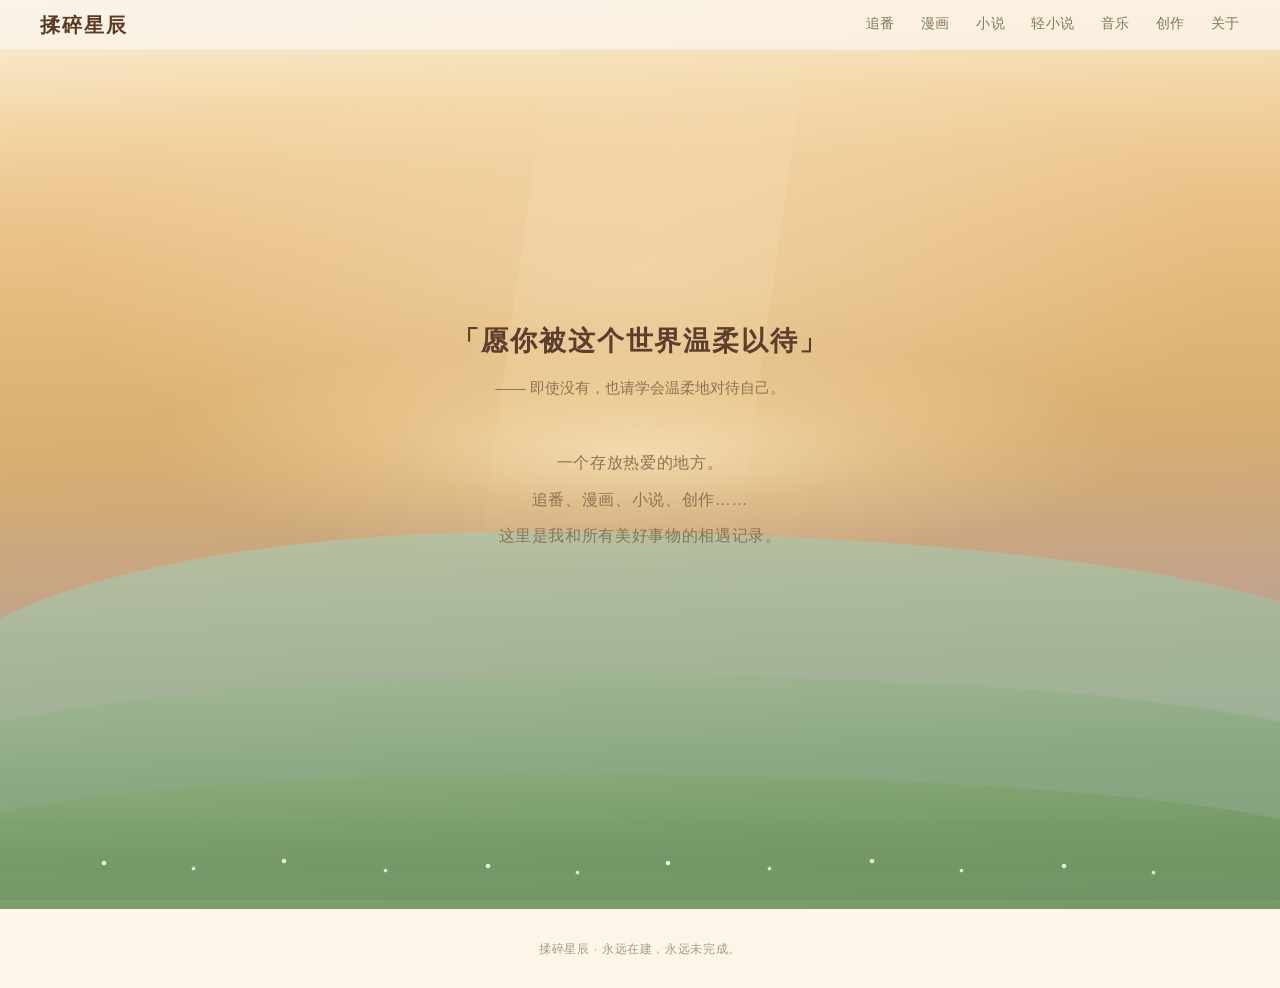
==== index.html @ 576a690a "新增音乐分区 + 全站导航添加音乐链接" ====
<!DOCTYPE html>
<html lang="zh-CN">
<head>
<meta charset="UTF-8">
<meta name="viewport" content="width=device-width,initial-scale=1.0">
<title>揉碎星辰 · 个人花园</title>
<link rel="stylesheet" href="style.css">
</head>
<body>

<!-- 花田背景 -->
<div class="field-sky"></div>
<div class="field-hills">
  <div class="field-hill field-hill--far"></div>
  <div class="field-hill field-hill--mid"></div>
  <div class="field-hill field-hill--near"></div>
</div>
<div class="field-flowers" aria-hidden="true">
  <!-- 散布在近丘上的白色小花 -->
  <span class="field-flower" style="left:8%;bottom:16%;animation-delay:0s;"></span>
  <span class="field-flower" style="left:15%;bottom:14%;animation-delay:0.8s;"></span>
  <span class="field-flower" style="left:22%;bottom:17%;animation-delay:1.5s;"></span>
  <span class="field-flower" style="left:30%;bottom:13%;animation-delay:0.3s;"></span>
  <span class="field-flower" style="left:38%;bottom:15%;animation-delay:1.1s;"></span>
  <span class="field-flower" style="left:45%;bottom:12%;animation-delay:0.6s;"></span>
  <span class="field-flower" style="left:52%;bottom:16%;animation-delay:1.9s;"></span>
  <span class="field-flower" style="left:60%;bottom:14%;animation-delay:0.4s;"></span>
  <span class="field-flower" style="left:68%;bottom:17%;animation-delay:1.3s;"></span>
  <span class="field-flower" style="left:75%;bottom:13%;animation-delay:0.9s;"></span>
  <span class="field-flower" style="left:83%;bottom:15%;animation-delay:1.7s;"></span>
  <span class="field-flower" style="left:90%;bottom:12%;animation-delay:0.2s;"></span>
</div>

<!-- 导航栏 -->
<nav class="nav">
  <span class="nav-brand"><a href="index.html">揉碎星辰</a></span>
  <div class="nav-links">
    <a href="anime/">追番</a>
    <a href="manga/">漫画</a>
    <a href="novel/">小说</a>
    <a href="lightnovel/">轻小说</a>
    <a href="music/">音乐</a>
    <a href="create/">创作</a>
    <a href="about/">关于</a>
  </div>
</nav>

<!-- 主页大屏 -->
<section class="hero">
  <div class="hero-quote">
    <p class="hero-line">「愿你被这个世界温柔以待」</p>
    <p class="hero-line--sub">—— 即使没有，也请学会温柔地对待自己。</p>
  </div>
  <div class="hero-intro">
    <p>一个存放热爱的地方。</p>
    <p>追番、漫画、小说、创作……</p>
    <p>这里是我和所有美好事物的相遇记录。</p>
  </div>
</section>

<footer class="footer">
  <p>揉碎星辰 · 永远在建，永远未完成。</p>
</footer>

</body>
</html>
---- style.css ----
/* =============================================
   揉碎星辰 · 个人花园
   视觉：CLANNAD AS 夕阳花田 — 写实向
   ============================================= */

:root {
  --gold:    #C8956C;
  --brown:   #5B3E2E;
  --text:    #4A3728;
  --soft:    #8B7355;
  --faint:   #A89880;
  --card:    rgba(255,252,246,0.76);
  --border:  rgba(180,155,125,0.22);
  --accent:  #C07830;
  --radius:  5px;
  --gutter:  40px;
}

* { margin:0; padding:0; box-sizing:border-box; }
html { scroll-behavior:smooth; }

body {
  font-family: "PingFang SC","Microsoft YaHei","Hiragino Sans GB",sans-serif;
  color: var(--text);
  background: #FCF5E8;
  min-height: 100vh;
  overflow-x: hidden;
  line-height: 1.6;
  -webkit-font-smoothing: antialiased;
}

/* ═══════════════ 天空 — 黄昏写实渐变 ═══════════════ */
.field-sky {
  position: fixed; top:0; left:0; width:100%; height:100vh; z-index:0;
  background:
    /* 太阳光晕 — 在地平线上方 */
    radial-gradient(ellipse 55% 18% at 50% 50%, rgba(255,238,200,0.65) 0%, rgba(255,228,175,0.3) 35%, transparent 70%),
    /* 上层暖光漫射 */
    radial-gradient(ellipse 70% 40% at 50% 30%, rgba(255,240,215,0.35) 0%, transparent 65%),
    /* 主渐变 */
    linear-gradient(178deg,
      #FCF3E4  0%,
      #F8E5C4  6%,
      #F3D6A6 13%,
      #EEC994 20%,
      #E8BF85 28%,
      #E2B87A 36%,
      #DCB274 44%,
      #D6AD72 50%,
      #CFA97A 56%,
      #C8A684 62%,
      #C0A38E 68%,
      #B9A396 74%,
      #B1A69A 80%,
      #AAABA0 86%,
      #A3B2A5 92%,
      #9EBAA8 100%
    );
  pointer-events: none;
}

/* 光柱 — 从云层缝隙穿过的丁达尔光线 */
.field-sky::after {
  content: '';
  position: fixed;
  top: 8%; left: 40%; width: 20%; height: 55%;
  background: linear-gradient(172deg,
    transparent 0%,
    rgba(255,242,215,0.12) 25%,
    rgba(255,238,200,0.15) 50%,
    rgba(255,232,185,0.08) 75%,
    transparent 100%
  );
  transform: skewX(-8deg);
  pointer-events: none;
  z-index: 0;
}

/* ═══════════════ 远山层 ═══════════════ */
.field-hills {
  position: fixed; bottom:0; left:0; width:100%; height:60vh; z-index:1;
  pointer-events: none;
}

.field-hill {
  position: absolute; bottom:0;
}

/* 最远 — 淡蓝绿，大气透视 */
.field-hill--far {
  left:-5%; width:112%; height:32vh;
  background: linear-gradient(178deg, #B2C6A8 0%, #A8BEA0 25%, #9EB698 50%, #94AE90 100%);
  border-radius: 42% 58% 0 0 / 55% 45% 0 0;
  bottom: 9vh;
  opacity: 0.82;
}

/* 中山 — 过渡色 */
.field-hill--mid {
  left:-8%; width:118%; height:22vh;
  background: linear-gradient(178deg, #A0B892 0%, #94B088 25%, #88A67E 50%, #7C9C74 100%);
  border-radius: 48% 52% 0 0 / 48% 52% 0 0;
  bottom: 3vh;
  opacity: 0.87;
}

/* 近丘 — 饱和度最高 */
.field-hill--near {
  left:-3%; width:108%; height:15vh;
  background: linear-gradient(178deg, #8CAD7A 0%, #80A370 25%, #749966 50%, #688F5C 100%);
  border-radius: 44% 56% 0 0 / 44% 56% 0 0;
  bottom: -1vh;
  opacity: 0.90;
}

/* ═══════════════ 花 — 散布在近丘上的野花 ═══════════════ */
.field-flowers {
  position: fixed; bottom:0; left:0; width:100%; height:24vh; z-index:2;
  pointer-events: none;
}

.field-flower {
  position: absolute;
  width: 4px; height: 4px;
  background: #FFFEF6;
  border-radius: 50%;
  box-shadow: 0 0 2px rgba(255,252,240,0.5);
  animation: fGlow 5s ease-in-out infinite;
}
.field-flower:nth-child(even) {
  width: 3px; height: 3px;
  box-shadow: 0 0 3px rgba(255,250,235,0.6);
}
.field-flower:nth-child(3n) {
  background: #FFF9E8;
}
@keyframes fGlow {
  0%,100% { opacity:0.18; transform:scale(1); }
  50%     { opacity:0.42; transform:scale(1.35); }
}

/* ═══════════════ 导航栏 ═══════════════ */
.nav {
  position: sticky; top:0; z-index:100;
  display:flex; align-items:center; justify-content:space-between;
  padding:0 var(--gutter); height:50px;
  background: rgba(250,243,232,0.82);
  backdrop-filter: blur(20px);
  -webkit-backdrop-filter: blur(20px);
  border-bottom: 1px solid rgba(200,180,150,0.15);
}

.nav-brand a {
  font-size: 1.25rem;
  font-weight: 800;
  letter-spacing: 0.1em;
  color: #5B3A24;
  text-decoration: none;
  transition: color 0.3s;
}
.nav-brand a:hover {
  color: #8B5A3C;
}

.nav-links { display:flex; gap:26px; }
.nav-links a {
  font-size:0.85rem; color:var(--soft); text-decoration:none;
  letter-spacing:0.04em;
  padding:4px 0;
  border-bottom:2px solid transparent;
  transition: color 0.2s, border-color 0.2s;
}
.nav-links a:hover { color:var(--accent); border-bottom-color:var(--accent); }

/* ═══════════════ 主页 Hero ═══════════════ */
.hero {
  position:relative; z-index:10;
  display:flex; flex-direction:column; align-items:center; justify-content:center;
  min-height:calc(100vh - 50px);
  padding:0 var(--gutter) 80px;
  text-align:center;
}

.hero-quote { margin-bottom:44px; }
.hero-line {
  font-size:1.7rem; font-weight:600; color:var(--brown);
  letter-spacing:0.07em; line-height:1.9;
}
.hero-line--sub {
  font-size:0.95rem; font-weight:400; color:var(--soft);
  margin-top:10px;
}

.hero-intro { margin-bottom:0; }
.hero-intro p {
  font-size:1rem; color:var(--soft);
  line-height:2.3; letter-spacing:0.04em;
}

/* ═══════════════ 子页面通用 ═══════════════ */
.subpage {
  position:relative; z-index:10;
  max-width:1000px;
  margin:0 auto;
  padding:0 var(--gutter) 60px;
}

.subpage-header {
  padding:50px 0 10px;
  border-bottom:1px solid var(--border);
  margin-bottom:24px;
}
.subpage-title {
  font-size:1.3rem; font-weight:700; color:var(--brown);
  letter-spacing:0.05em;
}
.subpage-desc {
  font-size:0.88rem; color:var(--soft); margin-top:6px;
}

/* ═══════════════ 卡片 ═══════════════ */
.card-grid {
  display:grid;
  grid-template-columns: repeat(3, 1fr);
  gap:12px;
}

.entry-card {
  display:flex; gap:12px; align-items:center;
  padding:12px 14px; border-radius:var(--radius);
  background: var(--card);
  border:1px solid var(--border);
  transition:background 0.25s, box-shadow 0.25s;
}
.entry-card:hover {
  background:rgba(255,248,236,0.86);
  box-shadow:0 1px 10px rgba(120,90,60,0.06);
}

.entry-cover {
  width:44px; height:58px; border-radius:3px; flex-shrink:0;
  display:flex; align-items:center; justify-content:center; font-size:1.3rem;
  background:linear-gradient(140deg, #F3E5D0, #E8D5B8);
  border:1px solid rgba(160,130,90,0.2);
}

.entry-info { display:flex; flex-direction:column; gap:2px; min-width:0; }
.entry-title { font-size:0.85rem; font-weight:600; color:var(--text); }
.entry-note { font-size:0.78rem; color:var(--soft); font-style:italic; }

.entry-card--empty { opacity:0.4; border-style:dashed; }
.entry-card--empty .entry-title {
  font-weight:400; color:var(--faint); font-style:italic;
}

/* ═══════════════ 关于 ═══════════════ */
.about-text p {
  font-size:0.95rem; color:var(--text); line-height:2.2; margin-bottom:6px;
}
.about-contact {
  display:flex; gap:24px; flex-wrap:wrap;
  margin-top:20px; padding-top:16px;
  border-top:1px solid var(--border);
}
.about-contact span { font-size:0.85rem; color:var(--soft); }

/* ═══════════════ 底部 ═══════════════ */
.footer {
  position:relative; z-index:10;
  text-align:center; padding:40px 0 28px;
}
.footer p { font-size:0.78rem; color:var(--faint); letter-spacing:0.05em; }

/* ═══════════════ 响应式 ═══════════════ */
@media (max-width:900px) {
  .card-grid { grid-template-columns:repeat(2,1fr); }
  .nav-links { gap:16px; }
  .nav-links a { font-size:0.78rem; }
  .hero-line { font-size:1.35rem; }
}
@media (max-width:600px) {
  :root { --gutter:18px; }
  .card-grid { grid-template-columns:1fr; }
  .nav-brand a { font-size:1.1rem; }
  .nav-links { gap:10px; overflow-x:auto; }
  .nav-links a { font-size:0.72rem; white-space:nowrap; }
  .hero-line { font-size:1.15rem; }
}
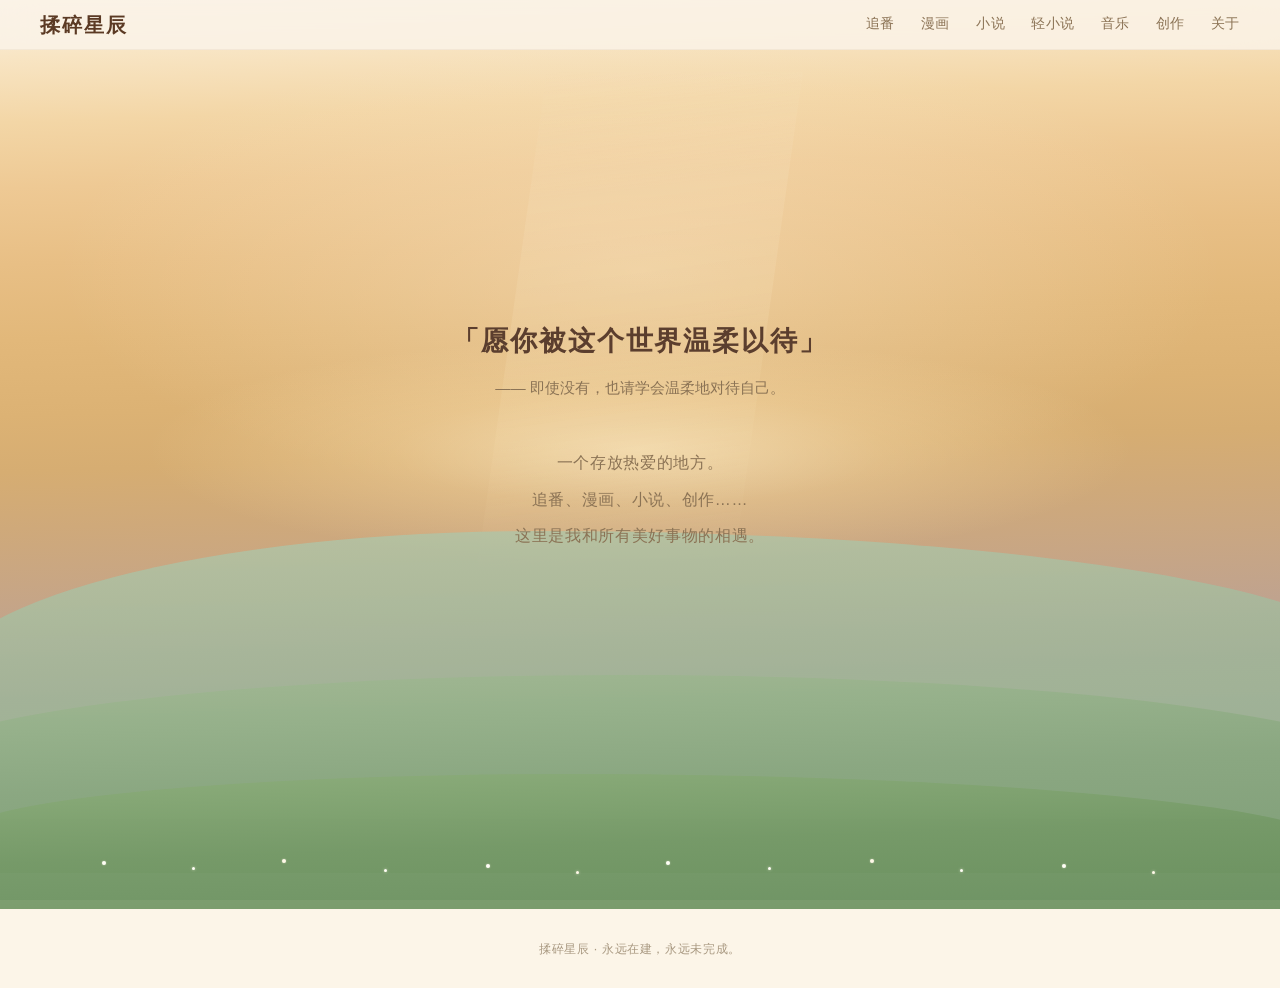
==== commit 8f1d7193: "修改主页文字" ====
--- a/index.html
+++ b/index.html
@@ -54,7 +54,7 @@
   <div class="hero-intro">
     <p>一个存放热爱的地方。</p>
     <p>追番、漫画、小说、创作……</p>
-    <p>这里是我和所有美好事物的相遇记录。</p>
+    <p>这里是我和所有美好事物的相遇。</p>
   </div>
 </section>
 
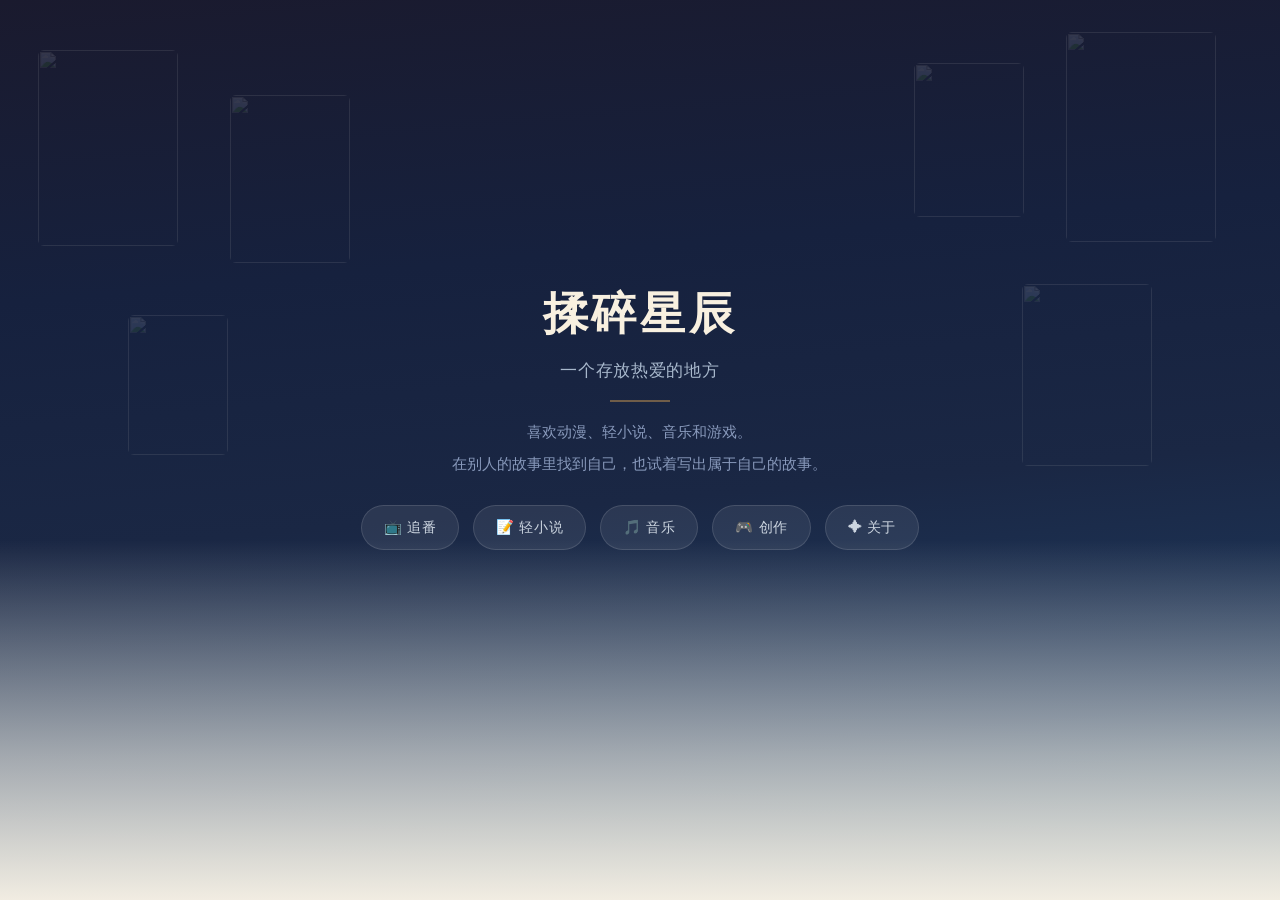
==== commit 19e24d35: "主页重设计：深色Hero+海报墙+导航卡片+B站HF风格" ====
--- a/index.html
+++ b/index.html
@@ -5,62 +5,141 @@
 <meta name="viewport" content="width=device-width,initial-scale=1.0">
 <title>揉碎星辰 · 个人花园</title>
 <link rel="stylesheet" href="style.css">
+<style>
+/* ══════ 主页专属样式 ══════ */
+* { margin:0; padding:0; box-sizing:border-box; }
+body { font-family:"PingFang SC","Microsoft YaHei","Hiragino Sans GB",sans-serif; background:#FCF5E8; color:#4A3728; overflow-x:hidden; -webkit-font-smoothing:antialiased; }
+
+/* Hero Banner */
+.hero {
+  position:relative; max-width:1100px; margin:0 auto;
+  min-height:92vh; display:flex; align-items:center; justify-content:center;
+  padding:0 40px;
+}
+.hero-bg {
+  position:fixed; top:0; left:0; right:0; height:100vh; z-index:-1;
+  background:linear-gradient(175deg, #1a1a2e 0%, #16213e 30%, #1a2744 55%, #1e3a5f 80%, #2d5a7b 100%);
+}
+.hero-bg::after {
+  content:''; position:absolute; bottom:0; left:0; right:0; height:40%;
+  background:linear-gradient(0deg, rgba(252,245,232,0.95) 0%, rgba(252,245,232,0.6) 40%, transparent 100%);
+  pointer-events:none;
+}
+
+.hero-content { text-align:center; z-index:10; max-width:600px; }
+.hero-name { font-size:2.8rem; font-weight:800; color:#F8F0E0; letter-spacing:.08em; margin-bottom:8px; }
+.hero-sub { font-size:1.05rem; color:#A8B8CC; letter-spacing:.04em; margin-bottom:16px; }
+.hero-divider { width:60px; height:2px; background:rgba(200,150,80,0.5); margin:0 auto 16px; }
+.hero-about { font-size:.95rem; color:#8899BB; line-height:1.8; margin-bottom:28px; }
+.hero-about p { margin-bottom:4px; }
+.hero-nav { display:flex; gap:14px; flex-wrap:wrap; justify-content:center; }
+.hero-nav a {
+  display:inline-block; padding:10px 22px; border-radius:24px;
+  background:rgba(255,255,255,0.08); color:#CCD5E0; text-decoration:none;
+  font-size:.9rem; letter-spacing:.04em; border:1px solid rgba(255,255,255,0.12);
+  transition:all .25s;
+}
+.hero-nav a:hover { background:rgba(255,255,255,0.15); color:#F8F0E0; border-color:rgba(200,150,80,0.4); transform:translateY(-1px); }
+
+/* 海报墙 */
+.poster-wall { position:fixed; top:0; left:0; right:0; height:70vh; z-index:-1; overflow:hidden; pointer-events:none; }
+.poster-wall img { position:absolute; border-radius:6px; opacity:0.12; filter:blur(0.5px); transition:opacity .5s; object-fit:cover; }
+.poster-wall img:nth-child(1) { left:3%; top:8%; width:140px; height:196px; animation:floatPoster 8s ease-in-out infinite; }
+.poster-wall img:nth-child(2) { left:18%; top:15%; width:120px; height:168px; animation:floatPoster 10s ease-in-out 1s infinite; }
+.poster-wall img:nth-child(3) { right:5%; top:5%; width:150px; height:210px; animation:floatPoster 9s ease-in-out 2s infinite; }
+.poster-wall img:nth-child(4) { right:20%; top:10%; width:110px; height:154px; animation:floatPoster 11s ease-in-out 0.5s infinite; }
+.poster-wall img:nth-child(5) { left:10%; top:50%; width:100px; height:140px; animation:floatPoster 12s ease-in-out 3s infinite; }
+.poster-wall img:nth-child(6) { right:10%; top:45%; width:130px; height:182px; animation:floatPoster 9s ease-in-out 1.5s infinite; }
+
+@keyframes floatPoster {
+  0%,100% { transform:translateY(0) rotate(0deg); }
+  33%     { transform:translateY(-8px) rotate(1deg); }
+  66%     { transform:translateY(6px) rotate(-0.5deg); }
+}
+
+/* 内容区 */
+.content { position:relative; max-width:1000px; margin:0 auto; padding:0 40px 60px; z-index:10; }
+
+/* Nav Card 区块 */
+.section-title { font-size:1.1rem; font-weight:700; color:#5B3E2E; margin-bottom:16px; letter-spacing:.05em; }
+.nav-cards { display:grid; grid-template-columns:repeat(4,1fr); gap:16px; margin-bottom:40px; }
+.nav-card {
+  display:flex; flex-direction:column; align-items:center; gap:6px;
+  padding:20px 16px; border-radius:12px; background:rgba(255,252,246,0.82);
+  border:1px solid rgba(180,155,125,0.2); text-decoration:none;
+  transition:all .25s;
+}
+.nav-card:hover { transform:translateY(-3px); box-shadow:0 6px 20px rgba(120,90,60,0.1); }
+.nav-card-icon { font-size:2rem; margin-bottom:2px; }
+.nav-card-title { font-size:.95rem; font-weight:600; color:#5B3E2E; }
+.nav-card-count { font-size:.78rem; color:#A09080; }
+
+/* 精选卡片 */
+.featured { display:grid; grid-template-columns:repeat(3,1fr); gap:16px; margin-bottom:32px; }
+.feat-card {
+  display:flex; gap:14px; padding:14px 16px; border-radius:10px;
+  background:rgba(255,252,246,0.82); border:1px solid rgba(180,155,125,0.2);
+  transition:all .25s; text-decoration:none; color:inherit;
+}
+.feat-card:hover { transform:translateY(-2px); box-shadow:0 4px 16px rgba(120,90,60,0.08); }
+.feat-cover { width:64px; height:88px; border-radius:4px; object-fit:cover; flex-shrink:0; }
+.feat-info { display:flex; flex-direction:column; gap:3px; justify-content:center; min-width:0; }
+.feat-title { font-size:.85rem; font-weight:600; color:#4A3728; }
+.feat-sub { font-size:.76rem; color:#8B7355; }
+
+@media(max-width:750px){
+  .hero-name{font-size:2rem}
+  .nav-cards{grid-template-columns:repeat(2,1fr)}
+  .featured{grid-template-columns:1fr}
+}
+@media(max-width:500px){
+  .nav-cards{grid-template-columns:1fr}
+}
+</style>
 </head>
 <body>
 
-<!-- 花田背景 -->
-<div class="field-sky"></div>
-<div class="field-hills">
-  <div class="field-hill field-hill--far"></div>
-  <div class="field-hill field-hill--mid"></div>
-  <div class="field-hill field-hill--near"></div>
-</div>
-<div class="field-flowers" aria-hidden="true">
-  <!-- 散布在近丘上的白色小花 -->
-  <span class="field-flower" style="left:8%;bottom:16%;animation-delay:0s;"></span>
-  <span class="field-flower" style="left:15%;bottom:14%;animation-delay:0.8s;"></span>
-  <span class="field-flower" style="left:22%;bottom:17%;animation-delay:1.5s;"></span>
-  <span class="field-flower" style="left:30%;bottom:13%;animation-delay:0.3s;"></span>
-  <span class="field-flower" style="left:38%;bottom:15%;animation-delay:1.1s;"></span>
-  <span class="field-flower" style="left:45%;bottom:12%;animation-delay:0.6s;"></span>
-  <span class="field-flower" style="left:52%;bottom:16%;animation-delay:1.9s;"></span>
-  <span class="field-flower" style="left:60%;bottom:14%;animation-delay:0.4s;"></span>
-  <span class="field-flower" style="left:68%;bottom:17%;animation-delay:1.3s;"></span>
-  <span class="field-flower" style="left:75%;bottom:13%;animation-delay:0.9s;"></span>
-  <span class="field-flower" style="left:83%;bottom:15%;animation-delay:1.7s;"></span>
-  <span class="field-flower" style="left:90%;bottom:12%;animation-delay:0.2s;"></span>
+<!-- 深色Hero背景 -->
+<div class="hero-bg"></div>
+
+<!-- 海报墙 -->
+<div class="poster-wall">
+  <img src="https://s4.anilist.co/file/anilistcdn/media/anime/cover/medium/bx2167-pSDBcyc0vjej.jpg" alt="">
+  <img src="https://s4.anilist.co/file/anilistcdn/media/anime/cover/medium/bx30-AI1zr74Dh4ye.jpg" alt="">
+  <img src="https://s4.anilist.co/file/anilistcdn/media/anime/cover/medium/bx16498-buvcRTBx4NSm.jpg" alt="">
+  <img src="https://cdn.myanimelist.net/images/anime/1299/110774l.jpg" alt="">
+  <img src="https://s4.anilist.co/file/anilistcdn/media/anime/cover/medium/bx9756-QnUGwlwwnsuN.jpg" alt="">
+  <img src="https://s4.anilist.co/file/anilistcdn/media/anime/cover/medium/bx1535-kUgkcrfOrkUM.jpg" alt="">
 </div>
 
-<!-- 导航栏 -->
-<nav class="nav">
-  <span class="nav-brand"><a href="index.html">揉碎星辰</a></span>
-  <div class="nav-links">
-    <a href="anime/">追番</a>
-    <a href="manga/">漫画</a>
-    <a href="novel/">小说</a>
-    <a href="lightnovel/">轻小说</a>
-    <a href="music/">音乐</a>
-    <a href="create/">创作</a>
-    <a href="about/">关于</a>
-  </div>
-</nav>
-
-<!-- 主页大屏 -->
+<!-- Hero -->
 <section class="hero">
-  <div class="hero-quote">
-    <p class="hero-line">「愿你被这个世界温柔以待」</p>
-    <p class="hero-line--sub">—— 即使没有，也请学会温柔地对待自己。</p>
-  </div>
-  <div class="hero-intro">
-    <p>一个存放热爱的地方。</p>
-    <p>追番、漫画、小说、创作……</p>
-    <p>这里是我和所有美好事物的相遇。</p>
+  <div class="hero-content">
+    <h1 class="hero-name">揉碎星辰</h1>
+    <p class="hero-sub">一个存放热爱的地方</p>
+    <div class="hero-divider"></div>
+    <div class="hero-about">
+      <p>喜欢动漫、轻小说、音乐和游戏。</p>
+      <p>在别人的故事里找到自己，也试着写出属于自己的故事。</p>
+    </div>
+    <div class="hero-nav">
+      <a href="anime/">📺 追番</a>
+      <a href="lightnovel/">📝 轻小说</a>
+      <a href="music/">🎵 音乐</a>
+      <a href="create/">🎮 创作</a>
+      <a href="about/">✦ 关于</a>
+    </div>
   </div>
 </section>
 
-<footer class="footer">
-  <p>揉碎星辰 · 永远在建，永远未完成。</p>
-</footer>
+<script>
+// 滚动时海报淡出
+const posters = document.querySelectorAll('.poster-wall img');
+window.addEventListener('scroll', () => {
+  const opacity = Math.max(0, 1 - window.scrollY / 500);
+  posters.forEach(p => p.style.opacity = opacity * 0.12);
+});
+</script>
 
 </body>
 </html>
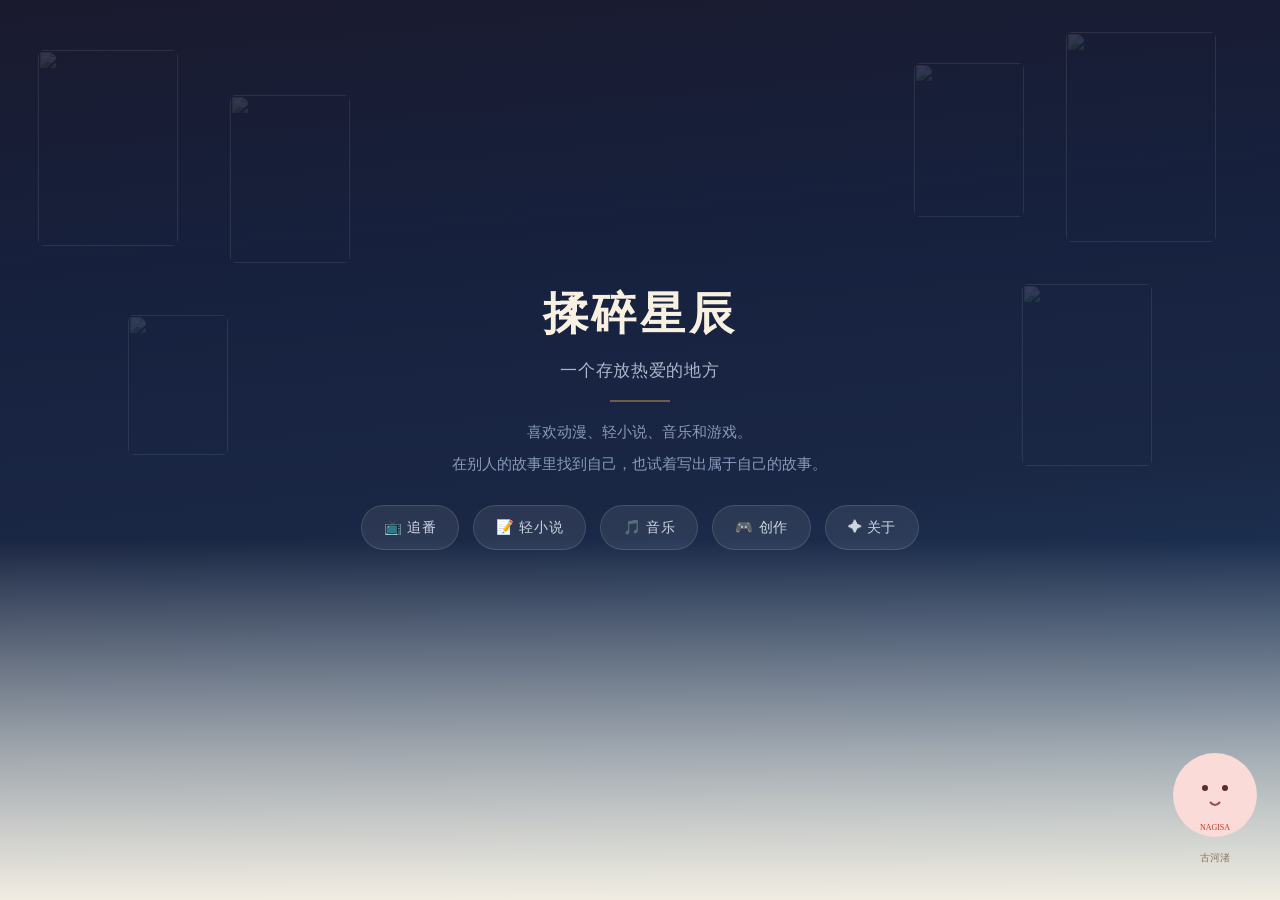
==== commit 6698772c: "桌宠系统：Q版立绘+拖拽+台词+换人+跨页面记忆(8页注入)" ====
--- a/index.html
+++ b/index.html
@@ -141,5 +141,7 @@
 });
 </script>
 
+  <script src="js/desk-pet-voices.js"></script>
+  <script src="js/desk-pet.js"></script>
 </body>
 </html>
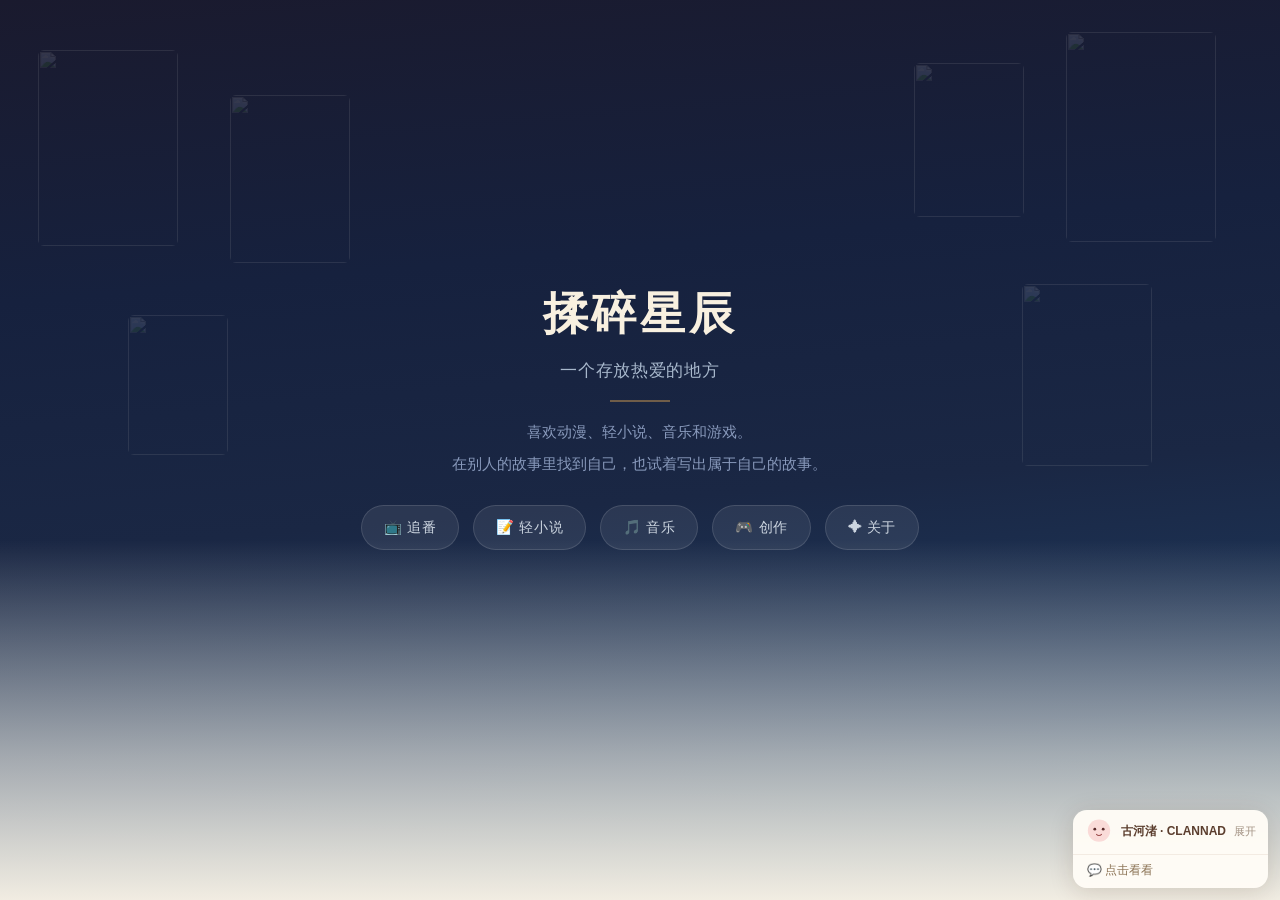
==== commit 060a6275: "聊天向导：替换桌宠→右下角聊天窗+3角色+页面感知+引导+快捷跳转" ====
--- a/index.html
+++ b/index.html
@@ -141,7 +141,7 @@
 });
 </script>
 
-  <script src="js/desk-pet-voices.js"></script>
-  <script src="js/desk-pet.js"></script>
+  <script src="js/guide-characters.js"></script>
+  <script src="js/guide-widget.js"></script>
 </body>
 </html>
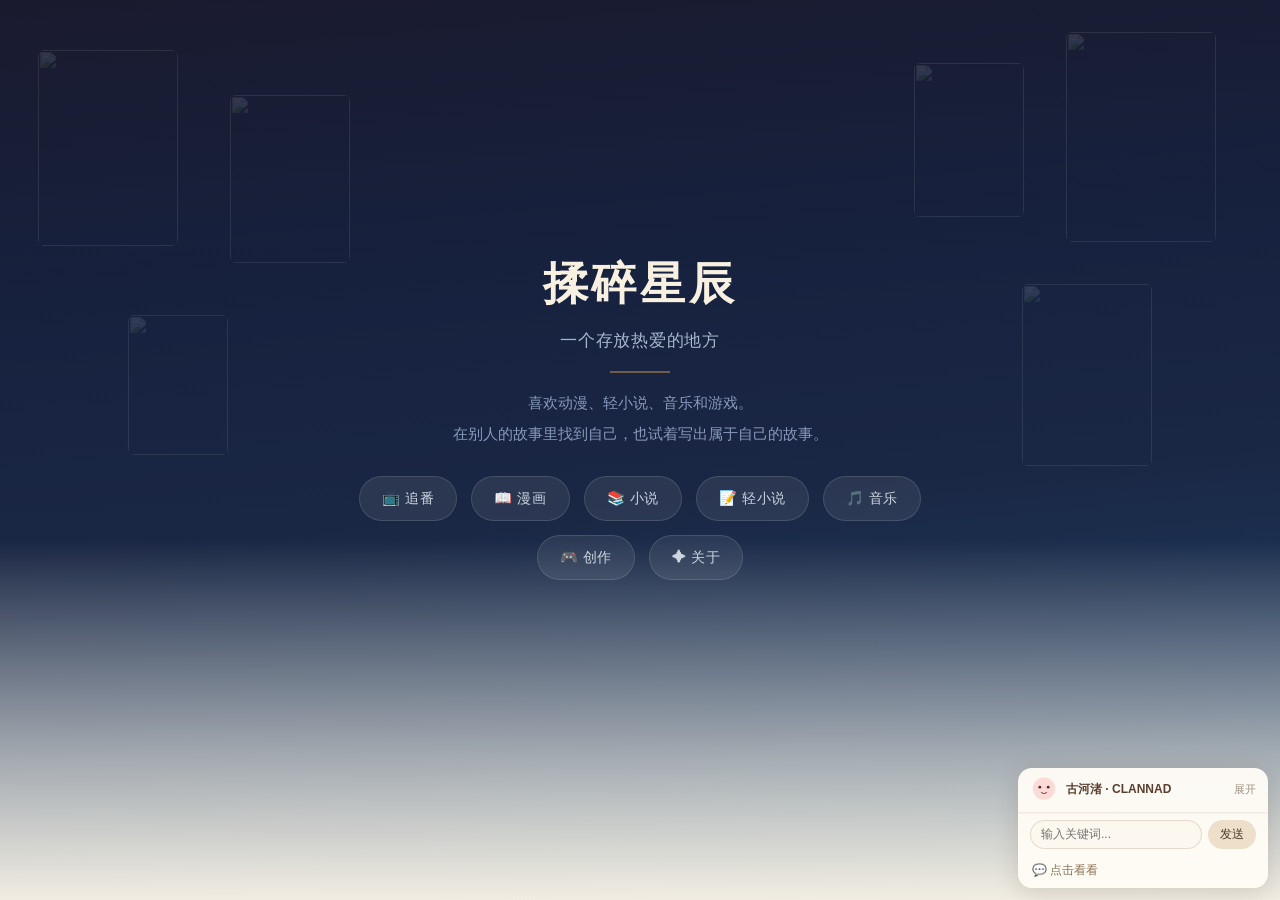
==== commit 8cbc58af: "主页导航补全：追番/漫画/小说/轻小说/音乐/创作/关于" ====
--- a/index.html
+++ b/index.html
@@ -124,6 +124,8 @@
     </div>
     <div class="hero-nav">
       <a href="anime/">📺 追番</a>
+      <a href="manga/">📖 漫画</a>
+      <a href="novel/">📚 小说</a>
       <a href="lightnovel/">📝 轻小说</a>
       <a href="music/">🎵 音乐</a>
       <a href="create/">🎮 创作</a>
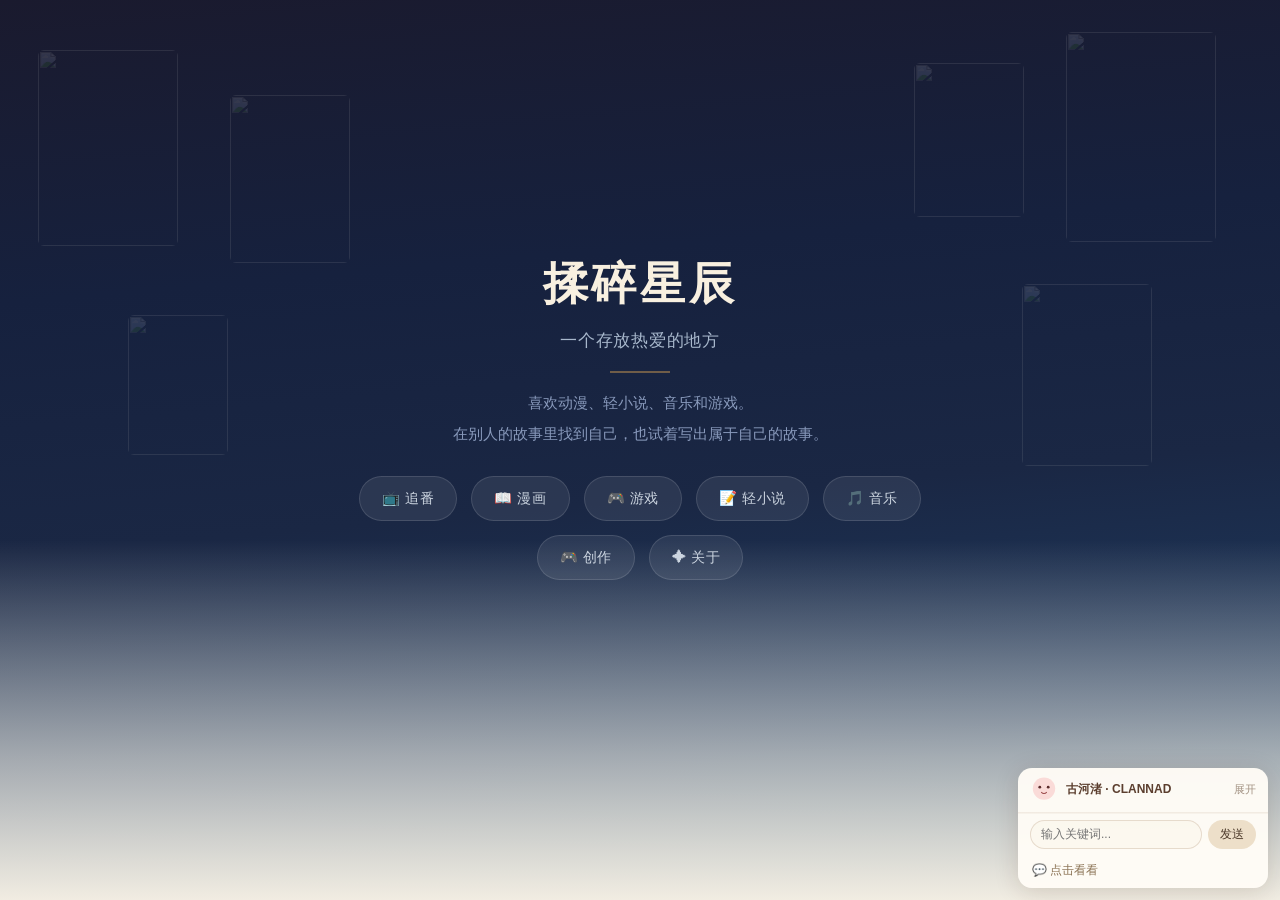
==== commit d14c7d73: "漫画+2(碧蓝之海/迷宫饭) +小说分区→游戏分区" ====
--- a/index.html
+++ b/index.html
@@ -125,7 +125,7 @@
     <div class="hero-nav">
       <a href="anime/">📺 追番</a>
       <a href="manga/">📖 漫画</a>
-      <a href="novel/">📚 小说</a>
+      <a href="game/">🎮 游戏</a>
       <a href="lightnovel/">📝 轻小说</a>
       <a href="music/">🎵 音乐</a>
       <a href="create/">🎮 创作</a>
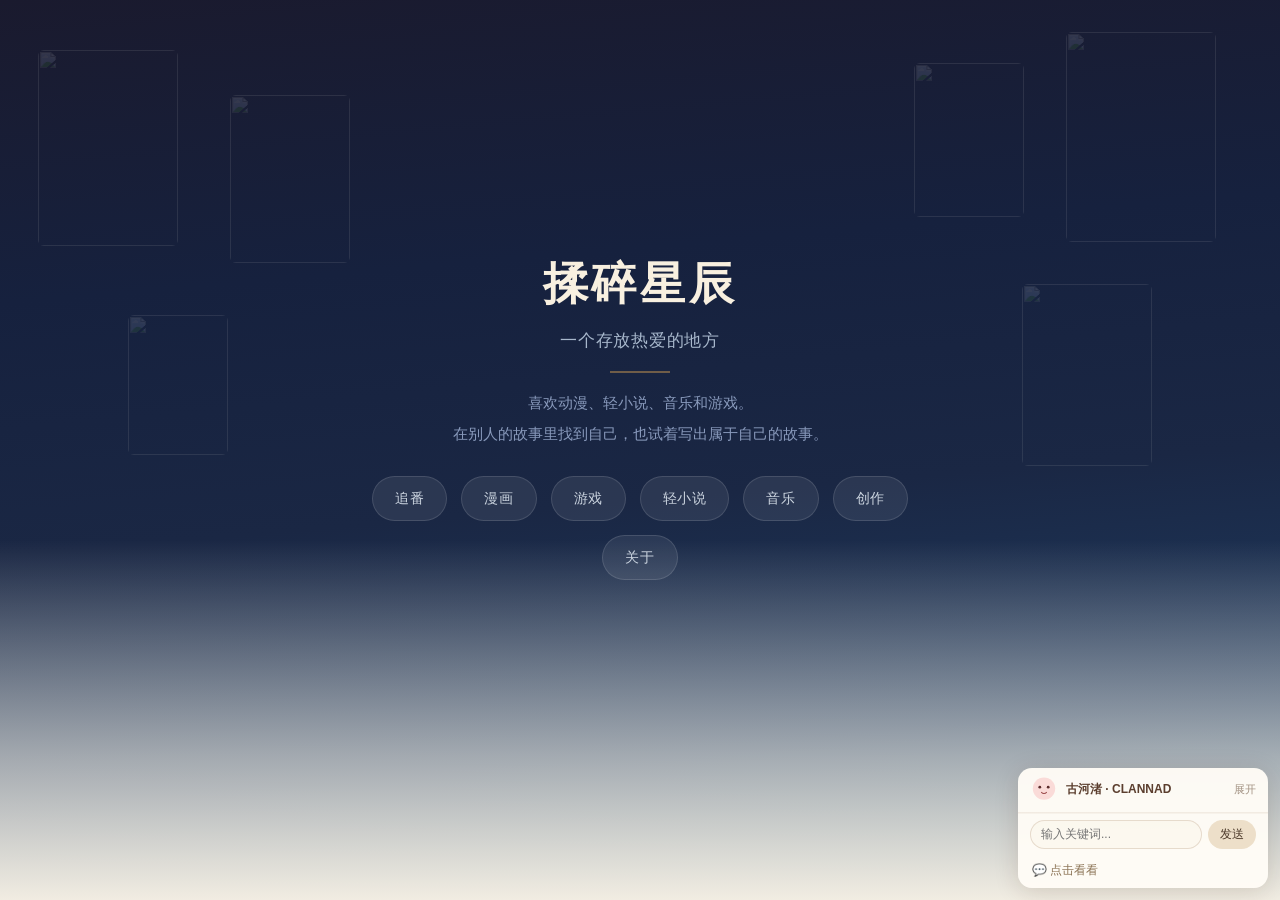
==== commit f476b429: "导航栏统一去图标：追番/漫画/游戏/轻小说/音乐/创作/关于" ====
--- a/index.html
+++ b/index.html
@@ -123,13 +123,13 @@
       <p>在别人的故事里找到自己，也试着写出属于自己的故事。</p>
     </div>
     <div class="hero-nav">
-      <a href="anime/">📺 追番</a>
-      <a href="manga/">📖 漫画</a>
-      <a href="game/">🎮 游戏</a>
-      <a href="lightnovel/">📝 轻小说</a>
-      <a href="music/">🎵 音乐</a>
-      <a href="create/">🎮 创作</a>
-      <a href="about/">✦ 关于</a>
+      <a href="anime/">追番</a>
+      <a href="manga/">漫画</a>
+      <a href="game/">游戏</a>
+      <a href="lightnovel/">轻小说</a>
+      <a href="music/">音乐</a>
+      <a href="create/">创作</a>
+      <a href="about/">关于</a>
     </div>
   </div>
 </section>
